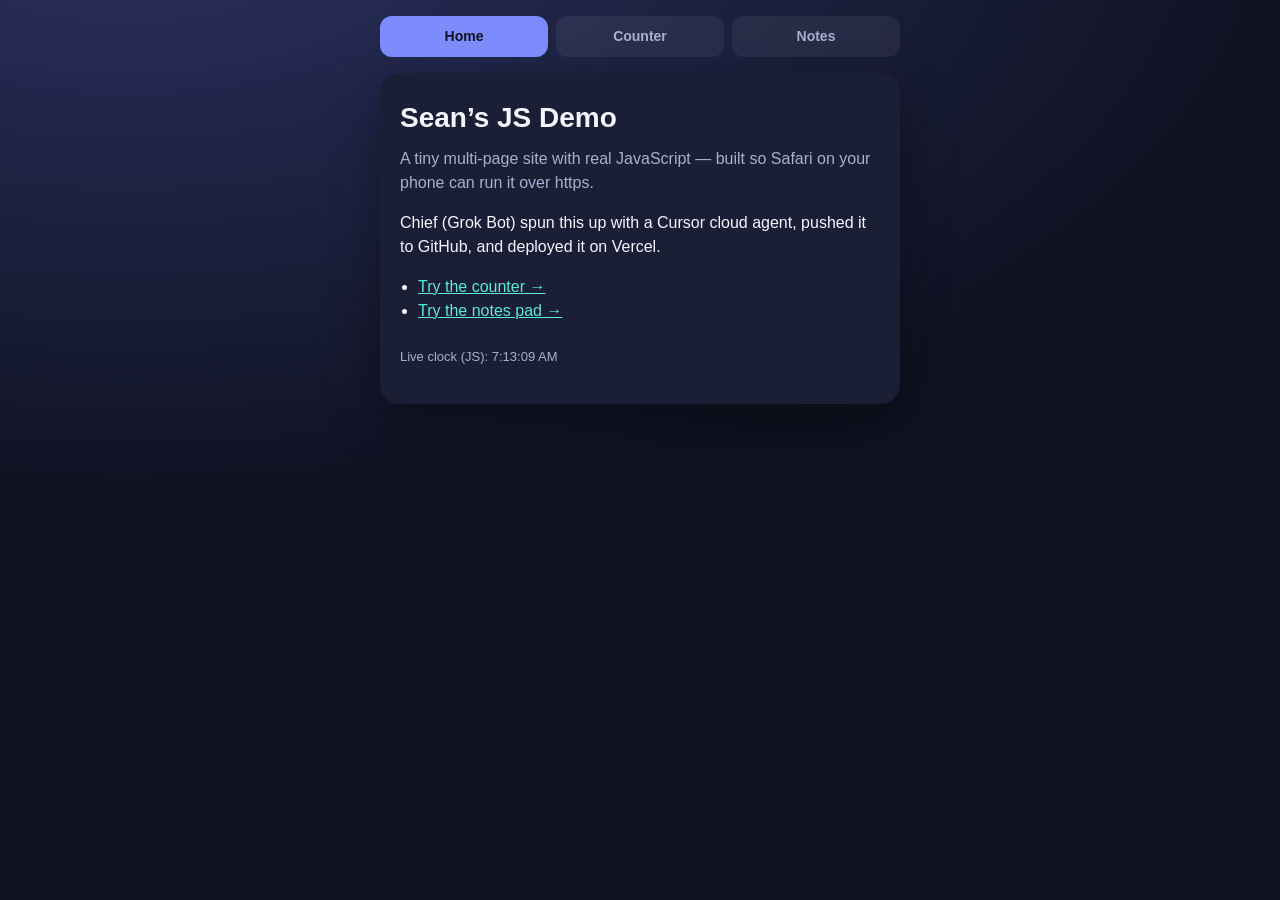
==== index.html @ f4af8729 "feat: multi-page JS demo (home, counter, notes)" ====
<!DOCTYPE html>
<html lang="en">
<head>
  <meta charset="UTF-8" />
  <meta name="viewport" content="width=device-width, initial-scale=1" />
  <title>Sean’s JS Demo</title>
  <link rel="stylesheet" href="styles.css" />
</head>
<body>
  <nav class="nav">
    <a class="active" href="index.html">Home</a>
    <a href="counter.html">Counter</a>
    <a href="notes.html">Notes</a>
  </nav>
  <main class="card">
    <h1>Sean’s JS Demo</h1>
    <p class="lede">A tiny multi-page site with real JavaScript — built so Safari on your phone can run it over https.</p>
    <p>Chief (Grok Bot) spun this up with a Cursor cloud agent, pushed it to GitHub, and deployed it on Vercel.</p>
    <ul class="links">
      <li><a href="counter.html">Try the counter →</a></li>
      <li><a href="notes.html">Try the notes pad →</a></li>
    </ul>
    <p class="meta" id="clock"></p>
  </main>
  <script src="app.js"></script>
  <script>
    const el = document.getElementById('clock');
    function tick() {
      el.textContent = 'Live clock (JS): ' + new Date().toLocaleTimeString();
    }
    tick();
    setInterval(tick, 1000);
  </script>
</body>
</html>
---- styles.css ----
:root {
  --bg: #0f1221;
  --card: #1a1f36;
  --text: #f4f6ff;
  --muted: #a7b0d0;
  --accent: #7c8cff;
  --accent2: #5eead4;
}
* { box-sizing: border-box; }
body {
  margin: 0;
  min-height: 100vh;
  font-family: -apple-system, BlinkMacSystemFont, "Segoe UI", Roboto, sans-serif;
  background: radial-gradient(1200px 600px at 10% -10%, #2a3160, var(--bg));
  color: var(--text);
  padding: 16px;
  line-height: 1.5;
}
.nav {
  display: flex;
  gap: 8px;
  max-width: 520px;
  margin: 0 auto 16px;
}
.nav a {
  flex: 1;
  text-align: center;
  text-decoration: none;
  color: var(--muted);
  background: rgba(255,255,255,0.06);
  padding: 10px 8px;
  border-radius: 12px;
  font-size: 14px;
  font-weight: 600;
}
.nav a.active { color: var(--bg); background: var(--accent); }
.card {
  max-width: 520px;
  margin: 0 auto;
  background: var(--card);
  border-radius: 20px;
  padding: 24px 20px;
  box-shadow: 0 20px 50px rgba(0,0,0,0.35);
}
h1 { margin: 0 0 8px; font-size: 28px; }
.lede { color: var(--muted); margin-top: 0; }
.links { padding-left: 18px; }
.links a { color: var(--accent2); }
.meta { color: var(--muted); font-size: 13px; margin-top: 24px; }
.count {
  font-size: 64px;
  font-weight: 700;
  text-align: center;
  margin: 24px 0;
  color: var(--accent2);
}
.row { display: flex; gap: 8px; }
button, input {
  font: inherit;
  border-radius: 12px;
  border: none;
  padding: 12px 14px;
}
button {
  flex: 1;
  background: var(--accent);
  color: #0b1020;
  font-weight: 700;
}
button.ghost { background: rgba(255,255,255,0.08); color: var(--text); }
button.full { width: 100%; margin-top: 12px; }
input {
  flex: 1;
  background: rgba(255,255,255,0.06);
  color: var(--text);
}
.notes { list-style: none; padding: 0; margin: 16px 0 0; }
.notes li {
  background: rgba(255,255,255,0.06);
  padding: 12px 14px;
  border-radius: 12px;
  margin-bottom: 8px;
}
.notes li::after { content: " · tap to remove"; color: var(--muted); font-size: 12px; }
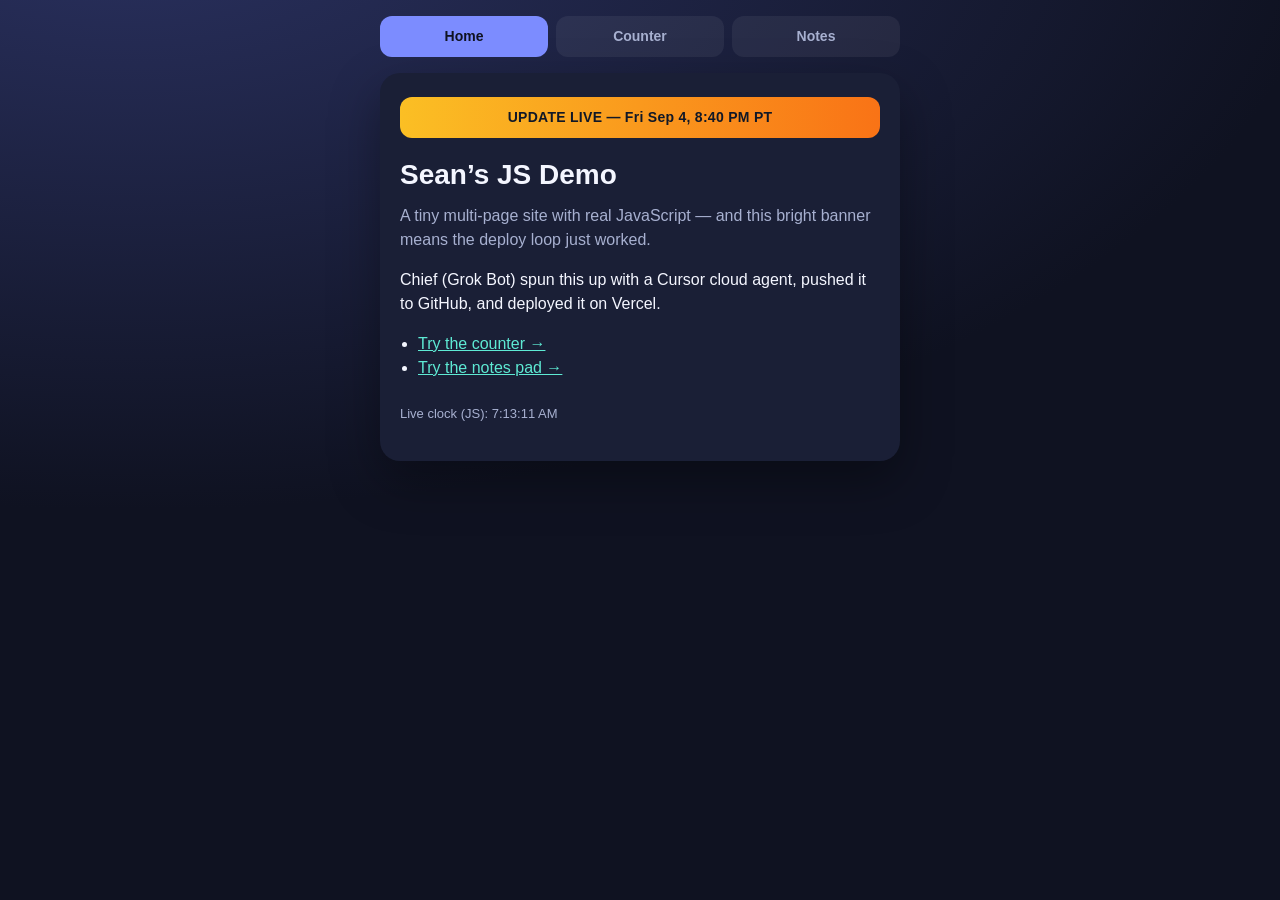
==== commit 691b5190: "feat: obvious live-update banner on home" ====
--- a/index.html
+++ b/index.html
@@ -13,8 +13,9 @@
     <a href="notes.html">Notes</a>
   </nav>
   <main class="card">
+        <div class="banner" id="update-banner">UPDATE LIVE — Fri Sep 4, 8:40 PM PT</div>
     <h1>Sean’s JS Demo</h1>
-    <p class="lede">A tiny multi-page site with real JavaScript — built so Safari on your phone can run it over https.</p>
+    <p class="lede">A tiny multi-page site with real JavaScript — and this bright banner means the deploy loop just worked.</p>
     <p>Chief (Grok Bot) spun this up with a Cursor cloud agent, pushed it to GitHub, and deployed it on Vercel.</p>
     <ul class="links">
       <li><a href="counter.html">Try the counter →</a></li>
--- a/styles.css
+++ b/styles.css
@@ -82,3 +82,15 @@
   margin-bottom: 8px;
 }
 .notes li::after { content: " · tap to remove"; color: var(--muted); font-size: 12px; }
+
+.banner {
+  background: linear-gradient(90deg, #fbbf24, #f97316);
+  color: #111827;
+  font-weight: 800;
+  font-size: 14px;
+  letter-spacing: 0.02em;
+  text-align: center;
+  padding: 10px 12px;
+  border-radius: 12px;
+  margin-bottom: 16px;
+}
